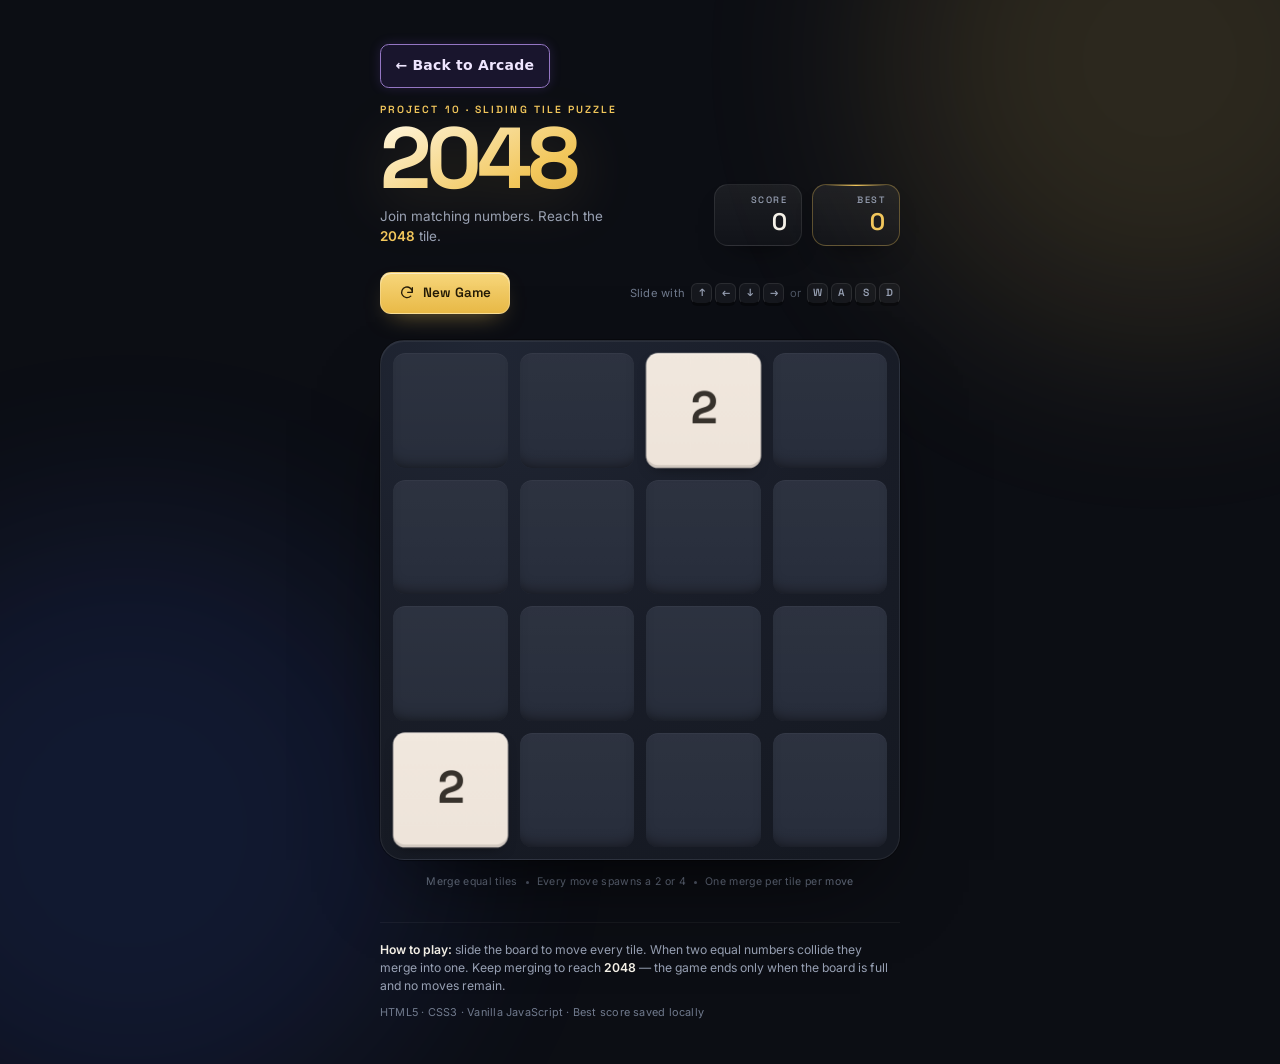
==== games/2048/index.html @ 4eed69cb "feat: initialize master arcade portal hub with all mini-games and search navigation 🎮" ====
<!DOCTYPE html>
<html lang="en">
<head>
    <meta charset="UTF-8">
    <meta name="viewport" content="width=device-width, initial-scale=1.0">
    <meta name="description" content="2048 — a sleek sliding tile puzzle built with HTML, CSS and Vanilla JavaScript. Merge matching tiles, chase the 2048 tile, and save your best score locally.">
    <meta name="theme-color" content="#0c0e14">
    <link rel="icon" href="data:image/svg+xml,%3Csvg xmlns='http://www.w3.org/2000/svg' viewBox='0 0 32 32'%3E%3Crect width='32' height='32' rx='7' fill='%230c0e14'/%3E%3Crect x='6' y='6' width='9' height='9' rx='2' fill='%23eee4da'/%3E%3Crect x='17' y='6' width='9' height='9' rx='2' fill='%23f2b179'/%3E%3Crect x='6' y='17' width='9' height='9' rx='2' fill='%23f67c5f'/%3E%3Crect x='17' y='17' width='9' height='9' rx='2' fill='%23edc22e'/%3E%3C/svg%3E">
    <title>2048 — Sliding Tile Puzzle</title>

    <link rel="preconnect" href="https://fonts.googleapis.com">
    <link rel="preconnect" href="https://fonts.gstatic.com" crossorigin>
    <link href="https://fonts.googleapis.com/css2?family=Inter:wght@400;500;600&family=Space+Grotesk:wght@500;600;700&display=swap" rel="stylesheet">
    <link rel="stylesheet" href="styles/style.css">
    <script src="js/main.js" defer></script>
</head>
<body>
    <div class="app">
        <header class="hero">
            <a class="back-home-btn" href="../../index.html">← Back to Arcade</a>
            <div class="hero__row">
                <div class="brand">
                    <p class="brand__eyebrow">Project 10 &middot; Sliding Tile Puzzle</p>
                    <h1 class="brand__title">2048</h1>
                    <p class="brand__tagline">Join matching numbers. Reach the <strong>2048</strong> tile.</p>
                </div>

                <div class="scores" aria-label="Game scores">
                    <div class="score-card" id="scoreCard">
                        <span class="score-card__label">Score</span>
                        <strong class="score-card__value" id="scoreValue">0</strong>
                    </div>
                    <div class="score-card score-card--best" id="bestCard">
                        <span class="score-card__label">Best</span>
                        <strong class="score-card__value" id="bestValue">0</strong>
                    </div>
                </div>
            </div>

            <div class="toolbar">
                <button class="btn btn--primary" id="newGameButton" type="button">
                    <svg viewBox="0 0 24 24" aria-hidden="true" focusable="false">
                        <path d="M20 11a8 8 0 1 0-2.34 5.66M20 4v7h-7" fill="none" stroke="currentColor" stroke-width="2" stroke-linecap="round" stroke-linejoin="round"></path>
                    </svg>
                    <span>New Game</span>
                </button>

                <p class="toolbar__hint">
                    <span class="toolbar__hint-label">Slide with</span>
                    <span class="keys" aria-hidden="true"><kbd>&uarr;</kbd><kbd>&larr;</kbd><kbd>&darr;</kbd><kbd>&rarr;</kbd></span>
                    <span class="toolbar__hint-or">or</span>
                    <span class="keys" aria-hidden="true"><kbd>W</kbd><kbd>A</kbd><kbd>S</kbd><kbd>D</kbd></span>
                </p>
            </div>
        </header>

        <main class="game">
            <div class="board-shell">
                <div class="board" id="board" tabindex="0" role="group"
                     aria-label="2048 game board" aria-describedby="boardHelp boardSummary">
                    <div class="grid" aria-hidden="true">
                        <div class="grid__cell"></div>
                        <div class="grid__cell"></div>
                        <div class="grid__cell"></div>
                        <div class="grid__cell"></div>
                        <div class="grid__cell"></div>
                        <div class="grid__cell"></div>
                        <div class="grid__cell"></div>
                        <div class="grid__cell"></div>
                        <div class="grid__cell"></div>
                        <div class="grid__cell"></div>
                        <div class="grid__cell"></div>
                        <div class="grid__cell"></div>
                        <div class="grid__cell"></div>
                        <div class="grid__cell"></div>
                        <div class="grid__cell"></div>
                        <div class="grid__cell"></div>
                    </div>
                    <div class="tile-layer" id="tileLayer" aria-hidden="true"></div>
                </div>
            </div>

            <p class="game__meta" aria-hidden="true">
                <span>Merge equal tiles</span>
                <span class="dot"></span>
                <span>Every move spawns a 2 or 4</span>
                <span class="dot"></span>
                <span>One merge per tile per move</span>
            </p>

            <p class="sr-only" id="boardHelp">Use the arrow keys or W, A, S, D to slide tiles. On a touch screen, swipe across the board. Merge equal numbers to create larger tiles and reach 2048.</p>
            <p class="sr-only" id="boardSummary">The game board is loading.</p>
            <div class="sr-only" id="announcer" aria-live="polite" aria-atomic="true"></div>
        </main>

        <footer class="footer">
            <p><strong>How to play:</strong> slide the board to move every tile. When two equal numbers collide they merge into one. Keep merging to reach <strong>2048</strong> — the game ends only when the board is full and no moves remain.</p>
            <p class="footer__meta">HTML5 &middot; CSS3 &middot; Vanilla JavaScript &middot; Best score saved locally</p>
        </footer>
    </div>

    <div class="overlay" id="winOverlay" hidden>
        <div class="modal" role="dialog" aria-modal="true" aria-labelledby="winTitle" aria-describedby="winDescription">
            <a class="back-home-btn" href="../../index.html">← Back to Arcade</a>
            <span class="modal__badge modal__badge--win" aria-hidden="true">2048</span>
            <p class="modal__eyebrow">Milestone unlocked</p>
            <h2 class="modal__title" id="winTitle">You made 2048!</h2>
            <p class="modal__description" id="winDescription">You beat the board. Keep sliding to chase even bigger tiles, or start a fresh run.</p>
            <div class="modal__score"><span>Score</span><strong id="winScore">0</strong></div>
            <div class="modal__actions">
                <button class="btn btn--primary" id="keepPlayingButton" type="button">Keep Playing</button>
                <button class="btn btn--ghost" id="winRestartButton" type="button">New Game</button>
            </div>
        </div>
    </div>

    <div class="overlay" id="gameOverOverlay" hidden>
        <div class="modal" role="dialog" aria-modal="true" aria-labelledby="gameOverTitle" aria-describedby="gameOverDescription">
            <a class="back-home-btn" href="../../index.html">← Back to Arcade</a>
            <span class="modal__badge modal__badge--over" aria-hidden="true">
                <svg viewBox="0 0 24 24" focusable="false">
                    <rect x="3" y="3" width="7" height="7" rx="1.6" fill="none" stroke="currentColor" stroke-width="1.7"></rect>
                    <rect x="14" y="3" width="7" height="7" rx="1.6" fill="none" stroke="currentColor" stroke-width="1.7"></rect>
                    <rect x="3" y="14" width="7" height="7" rx="1.6" fill="none" stroke="currentColor" stroke-width="1.7"></rect>
                    <path d="M18.5 14.5l4 4m0-4l-4 4" fill="none" stroke="currentColor" stroke-width="1.7" stroke-linecap="round"></path>
                </svg>
            </span>
            <p class="modal__eyebrow">No moves left</p>
            <h2 class="modal__title" id="gameOverTitle">Game over</h2>
            <p class="modal__description" id="gameOverDescription">The board is full and no tiles can merge. Try another run and push for a higher score.</p>
            <div class="modal__stats">
                <div><span>Final score</span><strong id="finalScore">0</strong></div>
                <div><span>Best</span><strong id="finalBest">0</strong></div>
            </div>
            <p class="modal__badge-new" id="newBestBadge" hidden>New personal best</p>
            <div class="modal__actions">
                <button class="btn btn--primary" id="restartButton" type="button">Play Again</button>
            </div>
        </div>
    </div>
</body>
</html>
---- games/2048/styles/style.css ----
@import url('../../arcade-nav.css');

/* ==========================================================================
   2048 — Sliding Tile Puzzle
   Project 10 · HTML5 + CSS3 + Vanilla JS
   ========================================================================== */

/* --------------------------------------------------------------------------
   1. Design tokens
   -------------------------------------------------------------------------- */
:root {
    --bg: #0c0e14;
    --board: #1a1f2b;
    --cell: #252b39;

    --text: #f5f1e8;
    --muted: #98a1b4;
    --muted-dim: #707a8d;

    --accent: #f2c75c;
    --accent-deep: #d9a83a;

    --line: rgba(255, 255, 255, 0.085);
    --line-soft: rgba(255, 255, 255, 0.05);

    --tile-text-light: #fffaf2;
    --tile-text-dark: #37322c;

    --tile-2-bg: #eee4da;
    --tile-4-bg: #ece0c8;
    --tile-8-bg: #f2b179;
    --tile-16-bg: #f59563;
    --tile-32-bg: #f67c5f;
    --tile-64-bg: #f65e3b;
    --tile-128-bg: #edcf72;
    --tile-256-bg: #edcc61;
    --tile-512-bg: #edc850;
    --tile-1024-bg: #eec53f;
    --tile-2048-bg: #edc22e;

    --font-display: "Space Grotesk", "Segoe UI", system-ui, sans-serif;
    --font-body: "Inter", "Segoe UI", system-ui, sans-serif;

    --gap: clamp(8px, 2.1vw, 12px);
    --radius-board: clamp(16px, 4vw, 24px);
    --radius-tile: clamp(8px, 2vw, 12px);

    --move-duration: 250ms;
    --ease-out: cubic-bezier(0.22, 1, 0.36, 1);
    --ease-slide: cubic-bezier(0.25, 1, 0.5, 1);
    --ease-spring: cubic-bezier(0.34, 1.56, 0.64, 1);
}

/* --------------------------------------------------------------------------
   2. Reset & base
   -------------------------------------------------------------------------- */
*,
*::before,
*::after {
    box-sizing: border-box;
}

html {
    -webkit-text-size-adjust: 100%;
}

body {
    position: relative;
    margin: 0;
    min-height: 100vh;
    min-height: 100svh;
    padding: clamp(20px, 4vw, 44px) clamp(14px, 4vw, 24px);
    display: flex;
    justify-content: center;
    align-items: flex-start;
    overflow-x: hidden;
    background: var(--bg);
    color: var(--text);
    font-family: var(--font-body);
    font-size: 16px;
    line-height: 1.5;
    -webkit-font-smoothing: antialiased;
    text-rendering: optimizeLegibility;
}

body::before,
body::after {
    content: "";
    position: fixed;
    z-index: 0;
    border-radius: 50%;
    filter: blur(100px);
    pointer-events: none;
}

body::before {
    top: -220px;
    right: -160px;
    width: min(72vw, 560px);
    height: min(72vw, 560px);
    background: #f2c75c;
    opacity: 0.14;
}

body::after {
    bottom: -240px;
    left: -180px;
    width: min(78vw, 620px);
    height: min(78vw, 620px);
    background: #3f6bff;
    opacity: 0.12;
}

body.is-locked {
    overflow: hidden;
}

h1,
h2,
p {
    margin-top: 0;
}

button,
kbd {
    font: inherit;
}

button {
    -webkit-tap-highlight-color: transparent;
}

.sr-only {
    position: absolute !important;
    width: 1px;
    height: 1px;
    padding: 0;
    margin: -1px;
    overflow: hidden;
    clip: rect(0, 0, 0, 0);
    white-space: nowrap;
    border: 0;
}

.app {
    position: relative;
    z-index: 1;
    width: 100%;
    max-width: 520px;
    margin: 0 auto;
}

/* --------------------------------------------------------------------------
   3. Hero & scores
   -------------------------------------------------------------------------- */
.hero {
    margin-bottom: clamp(18px, 3.2vw, 26px);
}

.hero > .back-home-btn {
    margin-bottom: 14px;
}

.hero__row {
    display: flex;
    flex-wrap: wrap;
    align-items: flex-end;
    justify-content: space-between;
    gap: clamp(14px, 3.5vw, 26px);
}

.brand {
    flex: 1 1 220px;
    min-width: 0;
}

.brand__eyebrow {
    margin-bottom: 2px;
    color: var(--accent);
    font-family: var(--font-display);
    font-size: 0.65rem;
    font-weight: 600;
    letter-spacing: 0.2em;
    text-transform: uppercase;
}

.brand__title {
    margin: 0;
    background: linear-gradient(150deg, #fff7e2 0%, #f2c75c 55%, #cf9c2f 100%);
    -webkit-background-clip: text;
    background-clip: text;
    color: transparent;
    font-family: var(--font-display);
    font-size: clamp(3.6rem, 11vw, 5.4rem);
    font-weight: 700;
    letter-spacing: -0.055em;
    line-height: 0.88;
    filter: drop-shadow(0 12px 30px rgba(242, 199, 92, 0.16));
}

.brand__tagline {
    margin: 10px 0 0;
    max-width: 30ch;
    color: var(--muted);
    font-size: 0.84rem;
}

.brand__tagline strong {
    color: var(--accent);
    font-weight: 600;
}

.scores {
    display: flex;
    flex: 0 0 auto;
    gap: 10px;
}

.score-card {
    position: relative;
    min-width: 88px;
    padding: 9px 14px 10px;
    overflow: hidden;
    border: 1px solid var(--line);
    border-radius: 14px;
    background: linear-gradient(180deg, rgba(255, 255, 255, 0.065), rgba(255, 255, 255, 0.022));
    box-shadow: 0 14px 32px -20px rgba(0, 0, 0, 0.95);
    text-align: right;
}

.score-card--best {
    border-color: rgba(242, 199, 92, 0.32);
}

.score-card--best::before {
    content: "";
    position: absolute;
    top: -1px;
    right: 12px;
    left: 12px;
    height: 2px;
    border-radius: 0 0 3px 3px;
    background: linear-gradient(90deg, transparent, var(--accent), transparent);
}

.score-card__label {
    display: block;
    color: var(--muted);
    font-family: var(--font-display);
    font-size: 0.58rem;
    font-weight: 500;
    letter-spacing: 0.16em;
    text-transform: uppercase;
}

.score-card__value {
    display: block;
    margin-top: 1px;
    color: var(--text);
    font-family: var(--font-display);
    font-size: 1.5rem;
    font-variant-numeric: tabular-nums;
    font-weight: 600;
    letter-spacing: -0.02em;
    line-height: 1.1;
}

.score-card--best .score-card__value {
    color: var(--accent);
}

.score-card.is-bumped .score-card__value {
    animation: score-pop 340ms var(--ease-out);
}

/* --------------------------------------------------------------------------
   4. Buttons, toolbar & hints
   -------------------------------------------------------------------------- */
.toolbar {
    display: flex;
    flex-wrap: wrap;
    align-items: center;
    justify-content: space-between;
    gap: 12px 18px;
    margin-top: clamp(18px, 3.5vw, 26px);
}

.btn {
    display: inline-flex;
    align-items: center;
    justify-content: center;
    gap: 8px;
    min-height: 42px;
    padding: 10px 18px;
    border: 1px solid transparent;
    border-radius: 11px;
    appearance: none;
    cursor: pointer;
    font-family: var(--font-display);
    font-size: 0.84rem;
    font-weight: 600;
    letter-spacing: 0.01em;
    text-decoration: none;
    transition:
        transform 160ms var(--ease-out),
        background-color 160ms ease,
        border-color 160ms ease,
        box-shadow 160ms ease;
}

.btn svg {
    flex: none;
    width: 16px;
    height: 16px;
}

.btn--primary {
    border-color: rgba(255, 255, 255, 0.22);
    background: linear-gradient(180deg, #f7d67b, #e9ba47);
    box-shadow:
        0 10px 24px -12px rgba(242, 199, 92, 0.6),
        inset 0 1px 0 rgba(255, 255, 255, 0.55);
    color: #241b07;
}

.btn--primary:hover {
    background: linear-gradient(180deg, #ffe291, #f0c250);
    transform: translateY(-1px);
}

.btn--primary:active {
    transform: translateY(0);
}

.btn--ghost {
    border-color: var(--line);
    background: rgba(255, 255, 255, 0.045);
    color: var(--text);
}

.btn--ghost:hover {
    border-color: rgba(255, 255, 255, 0.16);
    background: rgba(255, 255, 255, 0.08);
}

.btn:focus-visible {
    outline: 3px solid rgba(242, 199, 92, 0.55);
    outline-offset: 3px;
}

.toolbar__hint {
    display: flex;
    flex-wrap: wrap;
    align-items: center;
    gap: 6px;
    margin: 0;
    color: var(--muted-dim);
    font-size: 0.7rem;
}

.toolbar__hint-label {
    letter-spacing: 0.02em;
}

.toolbar__hint-or {
    opacity: 0.65;
}

.keys {
    display: inline-flex;
    gap: 3px;
}

kbd {
    display: inline-grid;
    place-items: center;
    min-width: 21px;
    height: 21px;
    padding: 0 5px;
    border: 1px solid var(--line);
    border-bottom-color: rgba(0, 0, 0, 0.55);
    border-radius: 6px;
    background: rgba(255, 255, 255, 0.045);
    box-shadow: 0 2px 0 rgba(0, 0, 0, 0.3);
    color: var(--muted);
    font-family: var(--font-display);
    font-size: 0.65rem;
    font-weight: 600;
    line-height: 1;
}

/* --------------------------------------------------------------------------
   5. Board & tiles
   -------------------------------------------------------------------------- */
.game {
    width: 100%;
}

.board-shell {
    position: relative;
    width: 100%;
}

.board {
    position: relative;
    width: 100%;
    aspect-ratio: 1 / 1;
    padding: var(--gap);
    border: 1px solid rgba(255, 255, 255, 0.07);
    border-radius: var(--radius-board);
    background:
        radial-gradient(120% 120% at 20% 0%, #202634 0%, #191d28 55%, #151922 100%);
    box-shadow:
        0 40px 90px -40px rgba(0, 0, 0, 0.95),
        0 0 0 1px rgba(0, 0, 0, 0.35),
        inset 0 1px 0 rgba(255, 255, 255, 0.06);
    outline: none;
    touch-action: none;
    user-select: none;
    -webkit-user-select: none;
}

.board:focus-visible {
    box-shadow:
        0 0 0 3px rgba(242, 199, 92, 0.5),
        0 40px 90px -40px rgba(0, 0, 0, 0.95),
        inset 0 1px 0 rgba(255, 255, 255, 0.06);
}

.board--nudge {
    animation: board-nudge 260ms ease-in-out;
}

.grid {
    position: absolute;
    inset: var(--gap);
    display: grid;
    grid-template-columns: repeat(4, 1fr);
    grid-template-rows: repeat(4, 1fr);
    gap: var(--gap);
}

.grid__cell {
    border-radius: var(--radius-tile);
    background:
        linear-gradient(180deg, rgba(255, 255, 255, 0.035), rgba(255, 255, 255, 0.01)),
        var(--cell);
    box-shadow:
        inset 0 1px 0 rgba(255, 255, 255, 0.035),
        inset 0 -10px 18px -14px rgba(0, 0, 0, 0.9);
}

.tile-layer {
    position: absolute;
    inset: var(--gap);
    z-index: 2;
    pointer-events: none;
}

.tile {
    position: absolute;
    top: 0;
    left: 0;
    display: grid;
    place-items: center;
    width: calc((100% - 3 * var(--gap)) / 4);
    aspect-ratio: 1 / 1;
    border-radius: var(--radius-tile);
    box-shadow:
        inset 0 2px 0 rgba(255, 255, 255, 0.18),
        inset 0 -3px 0 rgba(0, 0, 0, 0.12),
        0 6px 14px -8px rgba(0, 0, 0, 0.65);
    color: var(--tile-text-light);
    font-family: var(--font-display);
    font-size: clamp(1.5rem, 7.2vmin, 2.55rem);
    font-variant-numeric: tabular-nums;
    font-weight: 700;
    letter-spacing: -0.04em;
    line-height: 1;
    transform: translate3d(
        calc(var(--column) * (100% + var(--gap))),
        calc(var(--row) * (100% + var(--gap))),
        0
    );
    transition: transform var(--move-duration) var(--ease-slide);
    backface-visibility: hidden;
    will-change: transform;
}

.tile__value {
    display: block;
    transform: translateY(-0.03em);
}

.tile--len-1 {
    font-size: clamp(1.65rem, 8vmin, 2.85rem);
}

.tile--len-2 {
    font-size: clamp(1.45rem, 7.4vmin, 2.6rem);
}

.tile--len-3 {
    font-size: clamp(1.15rem, 6vmin, 2.1rem);
}

.tile--len-4 {
    font-size: clamp(0.95rem, 4.9vmin, 1.72rem);
}

.tile--len-5 {
    font-size: clamp(0.8rem, 4.1vmin, 1.45rem);
}

.tile--2 {
    background: linear-gradient(180deg, #f1e8de, var(--tile-2-bg));
    color: var(--tile-text-dark);
}

.tile--4 {
    background: linear-gradient(180deg, #f0e4cd, var(--tile-4-bg));
    color: var(--tile-text-dark);
}

.tile--8 {
    background: linear-gradient(180deg, #f5bd87, var(--tile-8-bg));
}

.tile--16 {
    background: linear-gradient(180deg, #f9a878, var(--tile-16-bg));
}

.tile--32 {
    background: linear-gradient(180deg, #f98f74, var(--tile-32-bg));
}

.tile--64 {
    background: linear-gradient(180deg, #f97450, var(--tile-64-bg));
}

.tile--128 {
    background: linear-gradient(180deg, #f4da8b, var(--tile-128-bg));
    box-shadow:
        inset 0 2px 0 rgba(255, 255, 255, 0.34),
        inset 0 -3px 0 rgba(0, 0, 0, 0.12),
        0 0 18px -4px rgba(237, 207, 114, 0.42);
    color: #3d2f0c;
}

.tile--256 {
    background: linear-gradient(180deg, #f3d77c, var(--tile-256-bg));
    box-shadow:
        inset 0 2px 0 rgba(255, 255, 255, 0.34),
        inset 0 -3px 0 rgba(0, 0, 0, 0.12),
        0 0 20px -4px rgba(237, 204, 97, 0.48);
    color: #3d2f0c;
}

.tile--512 {
    background: linear-gradient(180deg, #f3d469, var(--tile-512-bg));
    box-shadow:
        inset 0 2px 0 rgba(255, 255, 255, 0.34),
        inset 0 -3px 0 rgba(0, 0, 0, 0.12),
        0 0 22px -4px rgba(237, 200, 80, 0.54);
    color: #3d2f0c;
}

.tile--1024 {
    background: linear-gradient(180deg, #f7d552, var(--tile-1024-bg));
    box-shadow:
        inset 0 2px 0 rgba(255, 255, 255, 0.38),
        inset 0 -3px 0 rgba(0, 0, 0, 0.12),
        0 0 28px -3px rgba(238, 197, 63, 0.65);
    color: #3a2c08;
}

.tile--2048 {
    background: linear-gradient(180deg, #ffe07a, var(--tile-2048-bg) 68%, #d8ab1c);
    box-shadow:
        inset 0 2px 0 rgba(255, 255, 255, 0.5),
        inset 0 -3px 0 rgba(0, 0, 0, 0.14),
        0 0 24px rgba(237, 194, 46, 0.55),
        0 0 52px rgba(237, 194, 46, 0.2);
    color: #352804;
}

.tile--super {
    border: 1px solid rgba(242, 199, 92, 0.4);
    background: linear-gradient(140deg, #3b4358, #222838);
    box-shadow:
        inset 0 2px 0 rgba(255, 255, 255, 0.12),
        0 0 26px -4px rgba(242, 199, 92, 0.45);
    color: var(--accent);
    text-shadow: 0 0 16px rgba(242, 199, 92, 0.5);
}

.tile--new {
    animation: tile-appear 210ms var(--ease-out) both;
}

.tile--merged {
    z-index: 3;
    animation: tile-merge 260ms var(--ease-spring) both;
}

.game__meta {
    display: flex;
    flex-wrap: wrap;
    align-items: center;
    justify-content: center;
    gap: 8px;
    margin: 14px 0 0;
    color: var(--muted-dim);
    font-size: 0.66rem;
    letter-spacing: 0.03em;
}

.game__meta .dot {
    width: 3px;
    height: 3px;
    border-radius: 50%;
    background: currentColor;
    opacity: 0.55;
}

/* --------------------------------------------------------------------------
   6. Footer
   -------------------------------------------------------------------------- */
.footer {
    margin-top: clamp(22px, 4vw, 32px);
    padding-top: 18px;
    border-top: 1px solid var(--line-soft);
    color: var(--muted);
    font-size: 0.76rem;
}

.footer p {
    margin-bottom: 0;
}

.footer strong {
    color: var(--text);
    font-weight: 600;
}

.footer__meta {
    margin-top: 8px;
    color: var(--muted-dim);
    font-size: 0.68rem;
    letter-spacing: 0.02em;
}

/* --------------------------------------------------------------------------
   7. Modals & overlays
   -------------------------------------------------------------------------- */
.overlay {
    position: fixed;
    inset: 0;
    z-index: 50;
    display: grid;
    place-items: center;
    padding: clamp(16px, 4vw, 32px);
    overflow-y: auto;
    background: rgba(7, 9, 14, 0.74);
    -webkit-backdrop-filter: blur(10px);
    backdrop-filter: blur(10px);
    animation: overlay-in 200ms ease-out both;
}

.overlay[hidden] {
    display: none;
}

.modal {
    position: relative;
    width: min(100%, 390px);
    max-height: calc(100svh - 2 * clamp(16px, 4vw, 32px));
    overflow-y: auto;
    padding: clamp(26px, 6vw, 36px);
    border: 1px solid rgba(255, 255, 255, 0.1);
    border-radius: clamp(20px, 4vw, 26px);
    background:
        radial-gradient(120% 100% at 50% 0%, #232938 0%, #171b25 60%, #13161e 100%);
    box-shadow:
        0 40px 90px -30px rgba(0, 0, 0, 0.95),
        0 0 0 1px rgba(0, 0, 0, 0.4),
        inset 0 1px 0 rgba(255, 255, 255, 0.08);
    text-align: center;
    animation: modal-in 320ms var(--ease-out) both;
}

.modal__badge {
    display: inline-grid;
    place-items: center;
    width: 76px;
    height: 76px;
    margin-bottom: 14px;
    border-radius: 20px;
    font-family: var(--font-display);
    font-size: 1.35rem;
    font-weight: 700;
    letter-spacing: -0.03em;
    transform: rotate(-3deg);
}

.modal__badge--win {
    background: linear-gradient(145deg, #ffe38a, #edc22e 60%, #d2a518);
    box-shadow:
        0 18px 40px -18px rgba(237, 194, 46, 0.8),
        inset 0 2px 0 rgba(255, 255, 255, 0.5);
    color: #392a05;
}

.modal__badge--over {
    border: 1px solid rgba(255, 255, 255, 0.12);
    background: rgba(255, 255, 255, 0.05);
    box-shadow: inset 0 1px 0 rgba(255, 255, 255, 0.06);
    color: var(--muted);
}

.modal__badge--over svg {
    width: 34px;
    height: 34px;
}

.modal__eyebrow {
    margin-bottom: 4px;
    color: var(--accent);
    font-family: var(--font-display);
    font-size: 0.62rem;
    font-weight: 600;
    letter-spacing: 0.18em;
    text-transform: uppercase;
}

.modal__title {
    margin: 0;
    font-family: var(--font-display);
    font-size: clamp(1.6rem, 6vw, 2rem);
    font-weight: 600;
    letter-spacing: -0.03em;
    line-height: 1.15;
}

.modal__description {
    margin: 10px auto 0;
    max-width: 32ch;
    color: var(--muted);
    font-size: 0.83rem;
}

.modal__score {
    display: flex;
    align-items: baseline;
    justify-content: center;
    gap: 10px;
    margin-top: 18px;
    padding: 12px 0;
    border-top: 1px solid var(--line-soft);
    border-bottom: 1px solid var(--line-soft);
    color: var(--muted);
    font-size: 0.66rem;
    letter-spacing: 0.14em;
    text-transform: uppercase;
}

.modal__score strong {
    color: var(--accent);
    font-family: var(--font-display);
    font-size: 1.5rem;
    font-variant-numeric: tabular-nums;
    letter-spacing: -0.02em;
}

.modal__stats {
    display: grid;
    grid-template-columns: 1fr 1fr;
    gap: 10px;
    margin-top: 20px;
}

.modal__stats div {
    padding: 11px 8px 12px;
    border: 1px solid var(--line-soft);
    border-radius: 12px;
    background: rgba(255, 255, 255, 0.035);
}

.modal__stats span {
    display: block;
    color: var(--muted-dim);
    font-size: 0.6rem;
    letter-spacing: 0.12em;
    text-transform: uppercase;
}

.modal__stats strong {
    display: block;
    margin-top: 2px;
    color: var(--text);
    font-family: var(--font-display);
    font-size: 1.28rem;
    font-variant-numeric: tabular-nums;
}

.modal__badge-new {
    margin: 12px 0 0;
    color: var(--accent);
    font-size: 0.68rem;
    font-weight: 600;
    letter-spacing: 0.1em;
    text-transform: uppercase;
}

.modal__badge-new[hidden] {
    display: none;
}

.modal__actions {
    display: flex;
    gap: 10px;
    margin-top: 22px;
}

.modal__actions .btn {
    flex: 1;
}

.modal > .back-home-btn {
    display: flex;
    margin-bottom: 12px;
}

/* --------------------------------------------------------------------------
   8. Animations
   -------------------------------------------------------------------------- */
@keyframes tile-appear {
    0% {
        opacity: 0;
        scale: 0.6;
    }
    70% {
        opacity: 1;
        scale: 1.035;
    }
    100% {
        opacity: 1;
        scale: 1;
    }
}

@keyframes tile-merge {
    0% {
        filter: brightness(1);
        scale: 1;
    }
    42% {
        filter: brightness(1.14);
        scale: 1.1;
    }
    100% {
        filter: brightness(1);
        scale: 1;
    }
}

@keyframes score-pop {
    0% {
        transform: translateY(0) scale(1);
    }
    45% {
        transform: translateY(-4px) scale(1.08);
    }
    100% {
        transform: translateY(0) scale(1);
    }
}

@keyframes board-nudge {
    0%,
    100% {
        transform: translateX(0);
    }
    20% {
        transform: translateX(-5px);
    }
    50% {
        transform: translateX(5px);
    }
    80% {
        transform: translateX(-2px);
    }
}

@keyframes overlay-in {
    from {
        opacity: 0;
    }
    to {
        opacity: 1;
    }
}

@keyframes modal-in {
    from {
        opacity: 0;
        transform: translateY(14px) scale(0.97);
    }
    to {
        opacity: 1;
        transform: none;
    }
}

/* --------------------------------------------------------------------------
   9. Responsive & motion preferences
   -------------------------------------------------------------------------- */
@media (max-width: 440px) {
    body {
        padding-top: 22px;
    }

    .scores {
        flex: 1 1 100%;
        justify-content: stretch;
    }

    .score-card {
        flex: 1;
        min-width: 0;
        text-align: left;
    }

    .toolbar {
        gap: 12px;
    }

    .toolbar__hint {
        order: 2;
        width: 100%;
    }

    .toolbar .btn {
        flex: 1 1 auto;
    }

    .game__meta {
        display: none;
    }

    .modal__actions {
        flex-direction: column-reverse;
    }

    .modal__actions .btn {
        width: 100%;
    }
}

@media (max-width: 340px) {
    .brand__eyebrow {
        font-size: 0.58rem;
        letter-spacing: 0.15em;
    }

    .score-card {
        padding-right: 10px;
        padding-left: 10px;
    }

    .score-card__value {
        font-size: 1.32rem;
    }

    .toolbar__hint-label,
    .toolbar__hint-or {
        display: none;
    }
}

@media (prefers-reduced-motion: reduce) {
    *,
    *::before,
    *::after {
        animation-delay: 0ms !important;
        animation-duration: 0.001ms !important;
        animation-iteration-count: 1 !important;
        transition-duration: 0.001ms !important;
    }
}
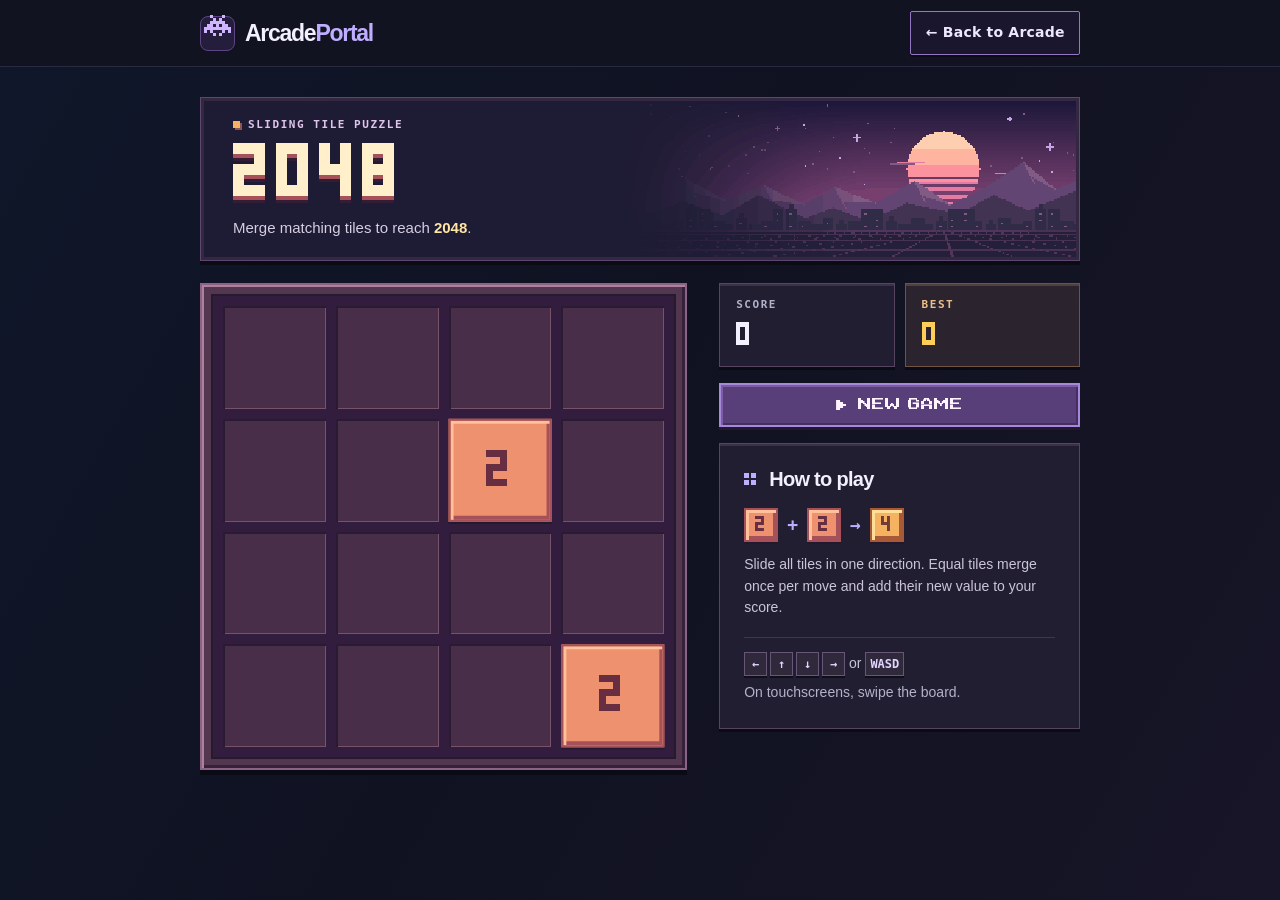
==== commit 33fb544e: "Restyle 2048 to match the pixel art arcade portal" ====
--- a/games/2048/index.html
+++ b/games/2048/index.html
@@ -1,61 +1,38 @@
-<!DOCTYPE html>
+<!doctype html>
 <html lang="en">
 <head>
-    <meta charset="UTF-8">
-    <meta name="viewport" content="width=device-width, initial-scale=1.0">
-    <meta name="description" content="2048 — a sleek sliding tile puzzle built with HTML, CSS and Vanilla JavaScript. Merge matching tiles, chase the 2048 tile, and save your best score locally.">
-    <meta name="theme-color" content="#0c0e14">
-    <link rel="icon" href="data:image/svg+xml,%3Csvg xmlns='http://www.w3.org/2000/svg' viewBox='0 0 32 32'%3E%3Crect width='32' height='32' rx='7' fill='%230c0e14'/%3E%3Crect x='6' y='6' width='9' height='9' rx='2' fill='%23eee4da'/%3E%3Crect x='17' y='6' width='9' height='9' rx='2' fill='%23f2b179'/%3E%3Crect x='6' y='17' width='9' height='9' rx='2' fill='%23f67c5f'/%3E%3Crect x='17' y='17' width='9' height='9' rx='2' fill='%23edc22e'/%3E%3C/svg%3E">
-    <title>2048 — Sliding Tile Puzzle</title>
-
-    <link rel="preconnect" href="https://fonts.googleapis.com">
-    <link rel="preconnect" href="https://fonts.gstatic.com" crossorigin>
-    <link href="https://fonts.googleapis.com/css2?family=Inter:wght@400;500;600&family=Space+Grotesk:wght@500;600;700&display=swap" rel="stylesheet">
+    <meta charset="utf-8">
+    <meta name="viewport" content="width=device-width, initial-scale=1">
+    <meta name="theme-color" content="#111321">
+    <meta name="description" content="Play 2048 at Arcade Portal. Slide and merge matching tiles, reach 2048, and beat your best score.">
+    <link rel="icon" href="data:image/svg+xml,%3Csvg xmlns='http://www.w3.org/2000/svg' viewBox='0 0 16 16'%3E%3Cpath fill='%23321d3e' d='M0 0h16v16H0z'/%3E%3Cpath fill='%23ed916f' d='M2 2h5v5H2z'/%3E%3Cpath fill='%23f5b261' d='M9 2h5v5H9z'/%3E%3Cpath fill='%23f28b59' d='M2 9h5v5H2z'/%3E%3Cpath fill='%23ffce59' d='M9 9h5v5H9z'/%3E%3C/svg%3E">
+    <title>2048 · Arcade Portal</title>
+    <link rel="stylesheet" href="../arcade-nav.css">
     <link rel="stylesheet" href="styles/style.css">
     <script src="js/main.js" defer></script>
 </head>
 <body>
-    <div class="app">
-        <header class="hero">
-            <a class="back-home-btn" href="../../index.html">← Back to Arcade</a>
-            <div class="hero__row">
-                <div class="brand">
-                    <p class="brand__eyebrow">Project 10 &middot; Sliding Tile Puzzle</p>
-                    <h1 class="brand__title">2048</h1>
-                    <p class="brand__tagline">Join matching numbers. Reach the <strong>2048</strong> tile.</p>
-                </div>
+    <header class="site-header">
+        <nav class="shell topbar" aria-label="Arcade navigation">
+            <a class="portal-brand" href="../../index.html" aria-label="Arcade Portal home">
+                <span class="brand-mark" aria-hidden="true"><i></i></span>
+                <span>Arcade<span class="brand-accent">Portal</span></span>
+            </a>
+            <a class="back-home-btn" href="../../index.html#library">← Back to Arcade</a>
+        </nav>
+    </header>
 
-                <div class="scores" aria-label="Game scores">
-                    <div class="score-card" id="scoreCard">
-                        <span class="score-card__label">Score</span>
-                        <strong class="score-card__value" id="scoreValue">0</strong>
-                    </div>
-                    <div class="score-card score-card--best" id="bestCard">
-                        <span class="score-card__label">Best</span>
-                        <strong class="score-card__value" id="bestValue">0</strong>
-                    </div>
-                </div>
-            </div>
-
-            <div class="toolbar">
-                <button class="btn btn--primary" id="newGameButton" type="button">
-                    <svg viewBox="0 0 24 24" aria-hidden="true" focusable="false">
-                        <path d="M20 11a8 8 0 1 0-2.34 5.66M20 4v7h-7" fill="none" stroke="currentColor" stroke-width="2" stroke-linecap="round" stroke-linejoin="round"></path>
-                    </svg>
-                    <span>New Game</span>
-                </button>
-
-                <p class="toolbar__hint">
-                    <span class="toolbar__hint-label">Slide with</span>
-                    <span class="keys" aria-hidden="true"><kbd>&uarr;</kbd><kbd>&larr;</kbd><kbd>&darr;</kbd><kbd>&rarr;</kbd></span>
-                    <span class="toolbar__hint-or">or</span>
-                    <span class="keys" aria-hidden="true"><kbd>W</kbd><kbd>A</kbd><kbd>S</kbd><kbd>D</kbd></span>
-                </p>
+    <main class="shell">
+        <header class="marquee">
+            <div class="marquee__content">
+                <p class="genre"><span aria-hidden="true"></span>Sliding tile puzzle</p>
+                <h1>2048</h1>
+                <p>Merge matching tiles to reach <strong>2048</strong>.</p>
             </div>
         </header>
 
-        <main class="game">
-            <div class="board-shell">
+        <div class="play-area">
+            <div class="board-frame">
                 <div class="board" id="board" tabindex="0" role="group"
                      aria-label="2048 game board" aria-describedby="boardHelp boardSummary">
                     <div class="grid" aria-hidden="true">
@@ -80,62 +57,65 @@
                 </div>
             </div>
 
-            <p class="game__meta" aria-hidden="true">
-                <span>Merge equal tiles</span>
-                <span class="dot"></span>
-                <span>Every move spawns a 2 or 4</span>
-                <span class="dot"></span>
-                <span>One merge per tile per move</span>
-            </p>
+            <div class="scores" role="group" aria-label="Game scores">
+                <div class="score-card" id="scoreCard">
+                    <span class="score-card__label">Score</span>
+                    <strong class="score-card__value" id="scoreValue">0</strong>
+                </div>
+                <div class="score-card score-card--best" id="bestCard">
+                    <span class="score-card__label">Best</span>
+                    <strong class="score-card__value" id="bestValue">0</strong>
+                </div>
+            </div>
 
-            <p class="sr-only" id="boardHelp">Use the arrow keys or W, A, S, D to slide tiles. On a touch screen, swipe across the board. Merge equal numbers to create larger tiles and reach 2048.</p>
-            <p class="sr-only" id="boardSummary">The game board is loading.</p>
-            <div class="sr-only" id="announcer" aria-live="polite" aria-atomic="true"></div>
-        </main>
+            <button class="btn btn--primary new-game" id="newGameButton" type="button">
+                <span class="play-icon" aria-hidden="true"></span>New game
+            </button>
 
-        <footer class="footer">
-            <p><strong>How to play:</strong> slide the board to move every tile. When two equal numbers collide they merge into one. Keep merging to reach <strong>2048</strong> — the game ends only when the board is full and no moves remain.</p>
-            <p class="footer__meta">HTML5 &middot; CSS3 &middot; Vanilla JavaScript &middot; Best score saved locally</p>
-        </footer>
-    </div>
+            <section class="guide" aria-labelledby="guideTitle">
+                <h2 id="guideTitle"><span class="grid-icon" aria-hidden="true"></span>How to play</h2>
+                <div class="example" aria-hidden="true">
+                    <span class="sample tile--2">2</span> +
+                    <span class="sample tile--2">2</span> →
+                    <span class="sample tile--4">4</span>
+                </div>
+                <p>Slide all tiles in one direction. Equal tiles merge once per move and add their new value to your score.</p>
+                <div class="controls" id="boardHelp">
+                    <p><span class="sr-only">Use the arrow keys </span><span class="keys" aria-hidden="true"><kbd>←</kbd><kbd>↑</kbd><kbd>↓</kbd><kbd>→</kbd></span> or <kbd>WASD</kbd></p>
+                    <p>On touchscreens, swipe the board.</p>
+                </div>
+            </section>
+        </div>
+        <p class="sr-only" id="boardSummary">The game board is loading.</p>
+        <div class="sr-only" id="announcer" aria-live="polite" aria-atomic="true"></div>
+    </main>
 
     <div class="overlay" id="winOverlay" hidden>
         <div class="modal" role="dialog" aria-modal="true" aria-labelledby="winTitle" aria-describedby="winDescription">
-            <a class="back-home-btn" href="../../index.html">← Back to Arcade</a>
-            <span class="modal__badge modal__badge--win" aria-hidden="true">2048</span>
-            <p class="modal__eyebrow">Milestone unlocked</p>
-            <h2 class="modal__title" id="winTitle">You made 2048!</h2>
-            <p class="modal__description" id="winDescription">You beat the board. Keep sliding to chase even bigger tiles, or start a fresh run.</p>
-            <div class="modal__score"><span>Score</span><strong id="winScore">0</strong></div>
+            <span class="sample tile--2048 modal__tile" aria-hidden="true">2048</span>
+            <h2 id="winTitle">You made 2048!</h2>
+            <p id="winDescription">Keep playing to build a bigger tile, or start a new game.</p>
+            <div class="modal__stats"><div><span>Score</span><strong id="winScore">0</strong></div></div>
             <div class="modal__actions">
-                <button class="btn btn--primary" id="keepPlayingButton" type="button">Keep Playing</button>
-                <button class="btn btn--ghost" id="winRestartButton" type="button">New Game</button>
+                <button class="btn btn--primary" id="keepPlayingButton" type="button">Keep playing</button>
+                <button class="btn btn--secondary" id="winRestartButton" type="button">New game</button>
             </div>
+            <a class="back-home-btn" href="../../index.html#library">← Back to Arcade</a>
         </div>
     </div>
 
     <div class="overlay" id="gameOverOverlay" hidden>
         <div class="modal" role="dialog" aria-modal="true" aria-labelledby="gameOverTitle" aria-describedby="gameOverDescription">
-            <a class="back-home-btn" href="../../index.html">← Back to Arcade</a>
-            <span class="modal__badge modal__badge--over" aria-hidden="true">
-                <svg viewBox="0 0 24 24" focusable="false">
-                    <rect x="3" y="3" width="7" height="7" rx="1.6" fill="none" stroke="currentColor" stroke-width="1.7"></rect>
-                    <rect x="14" y="3" width="7" height="7" rx="1.6" fill="none" stroke="currentColor" stroke-width="1.7"></rect>
-                    <rect x="3" y="14" width="7" height="7" rx="1.6" fill="none" stroke="currentColor" stroke-width="1.7"></rect>
-                    <path d="M18.5 14.5l4 4m0-4l-4 4" fill="none" stroke="currentColor" stroke-width="1.7" stroke-linecap="round"></path>
-                </svg>
-            </span>
-            <p class="modal__eyebrow">No moves left</p>
-            <h2 class="modal__title" id="gameOverTitle">Game over</h2>
-            <p class="modal__description" id="gameOverDescription">The board is full and no tiles can merge. Try another run and push for a higher score.</p>
+            <span class="full-grid" aria-hidden="true"></span>
+            <h2 id="gameOverTitle">Game over</h2>
+            <p id="gameOverDescription">The board is full and no tiles can merge.</p>
             <div class="modal__stats">
                 <div><span>Final score</span><strong id="finalScore">0</strong></div>
                 <div><span>Best</span><strong id="finalBest">0</strong></div>
             </div>
-            <p class="modal__badge-new" id="newBestBadge" hidden>New personal best</p>
-            <div class="modal__actions">
-                <button class="btn btn--primary" id="restartButton" type="button">Play Again</button>
-            </div>
+            <p class="personal-best" id="newBestBadge" hidden>New personal best</p>
+            <div class="modal__actions"><button class="btn btn--primary" id="restartButton" type="button">Play again</button></div>
+            <a class="back-home-btn" href="../../index.html#library">← Back to Arcade</a>
         </div>
     </div>
 </body>
--- a/games/arcade-nav.css
+++ b/games/arcade-nav.css
@@ -0,0 +1,47 @@
+/* Shared by every game so the return link looks and behaves the same. */
+.back-home-btn {
+    display: inline-flex;
+    align-items: center;
+    justify-content: center;
+    box-sizing: border-box;
+    width: fit-content;
+    max-width: 100%;
+    min-height: 44px;
+    padding: 0.55rem 0.9rem;
+    border: 1px solid #9476c3;
+    border-radius: 0.55rem;
+    background: rgba(27, 23, 47, 0.94);
+    box-shadow: 0 0 12px rgba(139, 92, 246, 0.18);
+    color: #efe6ff;
+    font: 600 14px/1.25 system-ui, sans-serif;
+    letter-spacing: 0.015em;
+    text-align: center;
+    text-decoration: none;
+    touch-action: manipulation;
+    transition: transform 140ms ease, border-color 140ms ease, box-shadow 140ms ease;
+}
+
+@media (hover: hover) and (pointer: fine) {
+    .back-home-btn:hover {
+        border-color: #c6a5ff;
+        box-shadow: 0 0 16px rgba(139, 92, 246, 0.42);
+        transform: scale(1.025);
+    }
+}
+
+.back-home-btn:focus-visible {
+    outline: 3px solid #67d9ff;
+    outline-offset: 3px;
+}
+
+.back-home-btn:active {
+    border-color: #67d9ff;
+    background: #35274c;
+}
+
+@media (prefers-reduced-motion: reduce) {
+    .back-home-btn, .back-home-btn:hover {
+        transition: none;
+        transform: none;
+    }
+}
--- a/games/2048/styles/style.css
+++ b/games/2048/styles/style.css
@@ -1,990 +1,324 @@
-@import url('../../arcade-nav.css');
-
-/* ==========================================================================
-   2048 — Sliding Tile Puzzle
-   Project 10 · HTML5 + CSS3 + Vanilla JS
-   ========================================================================== */
-
-/* --------------------------------------------------------------------------
-   1. Design tokens
-   -------------------------------------------------------------------------- */
+@font-face {
+    font-family: "Arcade Pixel";
+    src: url("../assets/arcade-pixel.woff") format("woff");
+    font-style: normal;
+    font-weight: 900;
+    font-display: swap;
+}
+
 :root {
-    --bg: #0c0e14;
-    --board: #1a1f2b;
-    --cell: #252b39;
-
-    --text: #f5f1e8;
-    --muted: #98a1b4;
-    --muted-dim: #707a8d;
-
-    --accent: #f2c75c;
-    --accent-deep: #d9a83a;
-
-    --line: rgba(255, 255, 255, 0.085);
-    --line-soft: rgba(255, 255, 255, 0.05);
-
-    --tile-text-light: #fffaf2;
-    --tile-text-dark: #37322c;
-
-    --tile-2-bg: #eee4da;
-    --tile-4-bg: #ece0c8;
-    --tile-8-bg: #f2b179;
-    --tile-16-bg: #f59563;
-    --tile-32-bg: #f67c5f;
-    --tile-64-bg: #f65e3b;
-    --tile-128-bg: #edcf72;
-    --tile-256-bg: #edcc61;
-    --tile-512-bg: #edc850;
-    --tile-1024-bg: #eec53f;
-    --tile-2048-bg: #edc22e;
-
-    --font-display: "Space Grotesk", "Segoe UI", system-ui, sans-serif;
-    --font-body: "Inter", "Segoe UI", system-ui, sans-serif;
-
-    --gap: clamp(8px, 2.1vw, 12px);
-    --radius-board: clamp(16px, 4vw, 24px);
-    --radius-tile: clamp(8px, 2vw, 12px);
-
-    --move-duration: 250ms;
-    --ease-out: cubic-bezier(0.22, 1, 0.36, 1);
-    --ease-slide: cubic-bezier(0.25, 1, 0.5, 1);
-    --ease-spring: cubic-bezier(0.34, 1.56, 0.64, 1);
-}
-
-/* --------------------------------------------------------------------------
-   2. Reset & base
-   -------------------------------------------------------------------------- */
-*,
-*::before,
-*::after {
-    box-sizing: border-box;
-}
-
-html {
-    -webkit-text-size-adjust: 100%;
-}
-
+    color-scheme: dark;
+    --slate: #0f172a;
+    --ink: #f3f1ff;
+    --muted: #b2b2c8;
+    --line: #33334d;
+    --lavender: #bfadff;
+    --cyan: #38bdf8;
+    --gold: #ffce59;
+    --panel: #211e31;
+    --pixel: "Arcade Pixel", "Arial Black", monospace;
+    --mono: ui-monospace, Consolas, monospace;
+    --gap: clamp(6px, 1.4vw, 10px);
+    --move-duration: 250ms; /* Matches MOVE_MS in main.js. */
+    font-family: "Inter", "Segoe UI", Arial, sans-serif;
+}
+
+*, *::before, *::after { box-sizing: border-box; }
+[hidden] { display: none !important; }
 body {
-    position: relative;
     margin: 0;
     min-height: 100vh;
-    min-height: 100svh;
-    padding: clamp(20px, 4vw, 44px) clamp(14px, 4vw, 24px);
-    display: flex;
-    justify-content: center;
-    align-items: flex-start;
-    overflow-x: hidden;
-    background: var(--bg);
-    color: var(--text);
-    font-family: var(--font-body);
-    font-size: 16px;
-    line-height: 1.5;
-    -webkit-font-smoothing: antialiased;
-    text-rendering: optimizeLegibility;
-}
-
-body::before,
-body::after {
-    content: "";
-    position: fixed;
-    z-index: 0;
-    border-radius: 50%;
-    filter: blur(100px);
-    pointer-events: none;
-}
-
-body::before {
-    top: -220px;
-    right: -160px;
-    width: min(72vw, 560px);
-    height: min(72vw, 560px);
-    background: #f2c75c;
-    opacity: 0.14;
-}
-
-body::after {
-    bottom: -240px;
-    left: -180px;
-    width: min(78vw, 620px);
-    height: min(78vw, 620px);
-    background: #3f6bff;
-    opacity: 0.12;
-}
-
-body.is-locked {
-    overflow: hidden;
-}
-
-h1,
-h2,
-p {
-    margin-top: 0;
-}
-
-button,
-kbd {
-    font: inherit;
-}
-
-button {
-    -webkit-tap-highlight-color: transparent;
-}
-
+    background: linear-gradient(120deg, var(--slate), #101221 48%, #171527);
+    color: var(--ink);
+}
+body.is-locked { overflow: hidden; }
+h1, h2, p { margin: 0; }
+button { font: inherit; cursor: pointer; }
+a { color: inherit; text-decoration: none; }
+:focus-visible { outline: 3px solid var(--cyan); outline-offset: 3px; }
 .sr-only {
-    position: absolute !important;
+    position: absolute;
     width: 1px;
     height: 1px;
-    padding: 0;
-    margin: -1px;
     overflow: hidden;
-    clip: rect(0, 0, 0, 0);
+    clip-path: inset(50%);
     white-space: nowrap;
-    border: 0;
-}
-
-.app {
+}
+.shell { width: min(880px, calc(100% - 40px)); margin-inline: auto; }
+main.shell { padding-block: clamp(14px, 2.5vw, 30px) 32px; }
+
+/* The portal masthead and its three-pixel invader. */
+.site-header { background: #111321; border-bottom: 1px solid #282a3f; }
+.topbar { min-height: 66px; display: flex; align-items: center; justify-content: space-between; gap: 12px; }
+.portal-brand { display: inline-flex; align-items: center; gap: 10px; font-size: 23px; font-weight: 800; letter-spacing: -.055em; }
+.brand-accent { color: var(--lavender); }
+.brand-mark { display: grid; place-content: center; width: 35px; height: 35px; background: #251d3c; border: 1px solid #5d4583; border-radius: 8px; }
+.brand-mark i {
+    width: 3px;
+    height: 3px;
+    margin: -18px 24px 0 0;
+    color: #cfb5ff;
+    box-shadow: 6px 0, 18px 0, 9px 3px, 15px 3px, 6px 6px, 9px 6px, 12px 6px, 15px 6px, 18px 6px,
+        3px 9px, 6px 9px, 12px 9px, 18px 9px, 21px 9px, 0 12px, 3px 12px, 6px 12px, 9px 12px, 12px 12px,
+        15px 12px, 18px 12px, 21px 12px, 24px 12px, 0 15px, 6px 15px, 18px 15px, 24px 15px, 9px 18px, 15px 18px;
+}
+.back-home-btn { border-radius: 2px; box-shadow: 0 2px 0 #0c0c16; }
+
+/* A portion of the portal's sunset skyline sits behind the marquee. */
+.marquee {
     position: relative;
-    z-index: 1;
-    width: 100%;
-    max-width: 520px;
-    margin: 0 auto;
-}
-
-/* --------------------------------------------------------------------------
-   3. Hero & scores
-   -------------------------------------------------------------------------- */
-.hero {
-    margin-bottom: clamp(18px, 3.2vw, 26px);
-}
-
-.hero > .back-home-btn {
-    margin-bottom: 14px;
-}
-
-.hero__row {
-    display: flex;
-    flex-wrap: wrap;
-    align-items: flex-end;
-    justify-content: space-between;
-    gap: clamp(14px, 3.5vw, 26px);
-}
-
-.brand {
-    flex: 1 1 220px;
-    min-width: 0;
-}
-
-.brand__eyebrow {
-    margin-bottom: 2px;
-    color: var(--accent);
-    font-family: var(--font-display);
-    font-size: 0.65rem;
-    font-weight: 600;
-    letter-spacing: 0.2em;
-    text-transform: uppercase;
-}
-
-.brand__title {
-    margin: 0;
-    background: linear-gradient(150deg, #fff7e2 0%, #f2c75c 55%, #cf9c2f 100%);
-    -webkit-background-clip: text;
-    background-clip: text;
-    color: transparent;
-    font-family: var(--font-display);
-    font-size: clamp(3.6rem, 11vw, 5.4rem);
-    font-weight: 700;
-    letter-spacing: -0.055em;
-    line-height: 0.88;
-    filter: drop-shadow(0 12px 30px rgba(242, 199, 92, 0.16));
-}
-
-.brand__tagline {
-    margin: 10px 0 0;
-    max-width: 30ch;
-    color: var(--muted);
-    font-size: 0.84rem;
-}
-
-.brand__tagline strong {
-    color: var(--accent);
-    font-weight: 600;
-}
-
-.scores {
-    display: flex;
-    flex: 0 0 auto;
-    gap: 10px;
-}
-
-.score-card {
-    position: relative;
-    min-width: 88px;
-    padding: 9px 14px 10px;
+    isolation: isolate;
     overflow: hidden;
-    border: 1px solid var(--line);
-    border-radius: 14px;
-    background: linear-gradient(180deg, rgba(255, 255, 255, 0.065), rgba(255, 255, 255, 0.022));
-    box-shadow: 0 14px 32px -20px rgba(0, 0, 0, 0.95);
-    text-align: right;
-}
-
-.score-card--best {
-    border-color: rgba(242, 199, 92, 0.32);
-}
-
-.score-card--best::before {
+    border: 1px solid #5d476e;
+    background: #1e1b34;
+    box-shadow: inset 0 0 0 3px #332741, 0 4px 0 #0b0b16;
+}
+.marquee::before {
     content: "";
     position: absolute;
-    top: -1px;
-    right: 12px;
-    left: 12px;
-    height: 2px;
-    border-radius: 0 0 3px 3px;
-    background: linear-gradient(90deg, transparent, var(--accent), transparent);
-}
-
-.score-card__label {
+    z-index: -1;
+    inset: 3px;
+    background: url("../assets/arcade-sunset.png") right center / auto 100% no-repeat;
+    image-rendering: pixelated;
+}
+.marquee__content { width: fit-content; padding: 20px clamp(18px, 3.5vw, 32px) 21px; }
+.genre, .score-card__label, .modal__stats span {
     display: block;
-    color: var(--muted);
-    font-family: var(--font-display);
-    font-size: 0.58rem;
-    font-weight: 500;
-    letter-spacing: 0.16em;
+    font: 650 11px/1.2 var(--mono);
+    letter-spacing: .14em;
     text-transform: uppercase;
 }
-
-.score-card__value {
-    display: block;
-    margin-top: 1px;
-    color: var(--text);
-    font-family: var(--font-display);
-    font-size: 1.5rem;
-    font-variant-numeric: tabular-nums;
-    font-weight: 600;
-    letter-spacing: -0.02em;
-    line-height: 1.1;
-}
-
-.score-card--best .score-card__value {
-    color: var(--accent);
-}
-
-.score-card.is-bumped .score-card__value {
-    animation: score-pop 340ms var(--ease-out);
-}
-
-/* --------------------------------------------------------------------------
-   4. Buttons, toolbar & hints
-   -------------------------------------------------------------------------- */
-.toolbar {
-    display: flex;
-    flex-wrap: wrap;
-    align-items: center;
-    justify-content: space-between;
-    gap: 12px 18px;
-    margin-top: clamp(18px, 3.5vw, 26px);
-}
-
+.genre { display: flex; align-items: center; gap: 8px; color: #dfc5eb; }
+.genre span { width: 7px; height: 7px; background: #f5b261; box-shadow: 2px 2px 0 #8d5251; }
+h1 {
+    margin: 3px 0 7px;
+    font: 900 clamp(48px, 7vw, 76px)/1 var(--pixel);
+    color: #fff0cb;
+    text-shadow: 0 4px 0 #a6505a, 0 7px 0 #321d34;
+}
+.marquee__content > p:last-child { color: #d6cfe3; font-size: 15px; line-height: 1.45; }
+.marquee strong { color: #ffe6a2; }
+
+.play-area {
+    display: grid;
+    grid-template-columns: minmax(0, 1.35fr) minmax(0, 1fr);
+    grid-template-rows: auto auto 1fr;
+    grid-template-areas: "board scores" "board restart" "board guide";
+    gap: 16px clamp(20px, 3.2vw, 32px);
+    margin-top: 22px;
+    align-items: start;
+}
+
+/* The stationary cell grid and sliding tile layer share the same inset and gap. */
+.board-frame {
+    grid-area: board;
+    padding: clamp(5px, 1vw, 9px);
+    border: 2px solid #8a6487;
+    background: #533751;
+    box-shadow: inset 2px 2px 0 #b0809a, inset -3px -3px 0 #352139, 0 5px 0 #0b0b16;
+}
+.board {
+    position: relative;
+    width: 100%;
+    aspect-ratio: 1;
+    container-type: inline-size;
+    border: 2px solid #241b2b;
+    background: #321d3e;
+    touch-action: none;
+    user-select: none;
+    -webkit-user-select: none;
+}
+.board:focus-visible { outline-offset: 1px; }
+.grid, .tile-layer { position: absolute; inset: var(--gap); }
+.grid { display: grid; grid-template: repeat(4, 1fr) / repeat(4, 1fr); gap: var(--gap); }
+.grid__cell {
+    background: #482e48;
+    box-shadow: inset 2px 2px 0 #2a1a32, inset -1px -1px 0 #77526b;
+}
+.tile-layer { pointer-events: none; }
+.tile, .sample {
+    display: grid;
+    place-items: center;
+    border: 2px solid var(--tile-side);
+    background: var(--tile-face);
+    color: var(--tile-ink);
+    box-shadow: inset 3px 3px 0 var(--tile-edge), inset -3px -4px 0 var(--tile-side), 0 2px 0 #23182c;
+    font-family: var(--pixel);
+    font-weight: 900;
+    line-height: 1;
+}
+.tile {
+    position: absolute;
+    top: 0;
+    left: 0;
+    width: calc((100% - 3 * var(--gap)) / 4);
+    aspect-ratio: 1;
+    transform: translate3d(calc(var(--column) * (100% + var(--gap))), calc(var(--row) * (100% + var(--gap))), 0);
+    transition: transform var(--move-duration) cubic-bezier(.25, 1, .5, 1);
+}
+.tile--len-1, .tile--len-2 { font-size: clamp(22px, 11cqi, 51px); }
+.tile--len-3 { font-size: clamp(17px, 8.6cqi, 40px); }
+.tile--len-4 { font-size: clamp(14px, 7.3cqi, 34px); }
+.tile--len-5 { font-size: clamp(11px, 5.4cqi, 25px); }
+
+/* Faces, highlights, sides and lettering follow the hub's illustrated 2048 card. */
+.tile--2    { --tile-face: #ed916f; --tile-edge: #ffc19a; --tile-side: #a6505a; --tile-ink: #672e42; }
+.tile--4    { --tile-face: #f5b261; --tile-edge: #ffdf97; --tile-side: #a85a38; --tile-ink: #723c35; }
+.tile--8    { --tile-face: #f28b59; --tile-edge: #ffc599; --tile-side: #aa4b45; --tile-ink: #70323b; }
+.tile--16   { --tile-face: #be5671; --tile-edge: #ff9eb2; --tile-side: #73364f; --tile-ink: #240d20; }
+.tile--32   { --tile-face: #984b80; --tile-edge: #e68cb9; --tile-side: #57314f; --tile-ink: #fff2fb; }
+.tile--64   { --tile-face: #754783; --tile-edge: #c38bcd; --tile-side: #4a2b61; --tile-ink: #fff3ff; }
+.tile--128  { --tile-face: #57417e; --tile-edge: #b498db; --tile-side: #382955; --tile-ink: #f5ebff; }
+.tile--256  { --tile-face: #405482; --tile-edge: #93afd5; --tile-side: #2e385c; --tile-ink: #f2f4ff; }
+.tile--512  { --tile-face: #346979; --tile-edge: #85c2cb; --tile-side: #284653; --tile-ink: #eafff9; }
+.tile--1024 { --tile-face: #96d6b4; --tile-edge: #c7f1cb; --tile-side: #538578; --tile-ink: #243f43; }
+.tile--2048 { --tile-face: #ffce59; --tile-edge: #fff09d; --tile-side: #bd672e; --tile-ink: #673b32; }
+.tile--super { --tile-face: #322444; --tile-edge: #ffce59; --tile-side: #88623f; --tile-ink: #ffe89b; }
+
+.scores { grid-area: scores; display: grid; grid-template-columns: repeat(2, minmax(0, 1fr)); gap: 10px; }
+.score-card, .guide, .modal {
+    border: 1px solid #574461;
+    background: var(--panel);
+    box-shadow: inset 0 2px 0 #3b314a, 0 3px 0 #0b0b16;
+}
+.score-card { min-width: 0; padding: 14px 16px 12px; }
+.score-card__label, .modal__stats span { color: var(--muted); }
+.score-card__value { display: block; margin-top: 6px; font: 900 clamp(20px, 3vw, 32px)/1.15 var(--pixel); }
+.score-card--best { border-color: #715343; background: #2b232d; box-shadow: inset 0 2px 0 #51403d, 0 3px 0 #0b0b16; }
+.score-card--best .score-card__label { color: #efbf89; }
+.score-card--best .score-card__value, #finalBest { color: var(--gold); }
 .btn {
     display: inline-flex;
     align-items: center;
     justify-content: center;
-    gap: 8px;
-    min-height: 42px;
-    padding: 10px 18px;
-    border: 1px solid transparent;
-    border-radius: 11px;
-    appearance: none;
-    cursor: pointer;
-    font-family: var(--font-display);
-    font-size: 0.84rem;
-    font-weight: 600;
-    letter-spacing: 0.01em;
-    text-decoration: none;
-    transition:
-        transform 160ms var(--ease-out),
-        background-color 160ms ease,
-        border-color 160ms ease,
-        box-shadow 160ms ease;
-}
-
-.btn svg {
-    flex: none;
-    width: 16px;
-    height: 16px;
-}
-
+    gap: 12px;
+    min-height: 44px;
+    padding: 10px 14px;
+    border: 2px solid;
+    border-radius: 0;
+    font: 900 15px/1.25 var(--pixel);
+    text-transform: uppercase;
+    touch-action: manipulation;
+}
 .btn--primary {
-    border-color: rgba(255, 255, 255, 0.22);
-    background: linear-gradient(180deg, #f7d67b, #e9ba47);
-    box-shadow:
-        0 10px 24px -12px rgba(242, 199, 92, 0.6),
-        inset 0 1px 0 rgba(255, 255, 255, 0.55);
-    color: #241b07;
-}
-
-.btn--primary:hover {
-    background: linear-gradient(180deg, #ffe291, #f0c250);
-    transform: translateY(-1px);
-}
-
-.btn--primary:active {
-    transform: translateY(0);
-}
-
-.btn--ghost {
-    border-color: var(--line);
-    background: rgba(255, 255, 255, 0.045);
-    color: var(--text);
-}
-
-.btn--ghost:hover {
-    border-color: rgba(255, 255, 255, 0.16);
-    background: rgba(255, 255, 255, 0.08);
-}
-
-.btn:focus-visible {
-    outline: 3px solid rgba(242, 199, 92, 0.55);
-    outline-offset: 3px;
-}
-
-.toolbar__hint {
-    display: flex;
-    flex-wrap: wrap;
-    align-items: center;
-    gap: 6px;
-    margin: 0;
-    color: var(--muted-dim);
-    font-size: 0.7rem;
-}
-
-.toolbar__hint-label {
-    letter-spacing: 0.02em;
-}
-
-.toolbar__hint-or {
-    opacity: 0.65;
-}
-
-.keys {
-    display: inline-flex;
-    gap: 3px;
-}
-
+    border-color: #a688df;
+    color: #fff3ff;
+    background: #583f79;
+    box-shadow: inset 2px 2px 0 #7c5d9e, inset -2px -2px 0 #44305f, 0 3px 0 #24182f;
+}
+.btn--secondary { border-color: #705889; color: #e2d5ff; background: #30283d; box-shadow: 0 3px 0 #191420; }
+.btn:hover { border-color: #d6baff; background: #684c8c; }
+.btn:active { transform: translateY(2px); box-shadow: inset 2px 2px 0 #412d54; }
+.new-game { grid-area: restart; width: 100%; }
+.play-icon { width: 10px; height: 10px; background: currentColor; clip-path: polygon(0 0, 40% 0, 40% 20%, 70% 20%, 70% 40%, 100% 40%, 100% 60%, 70% 60%, 70% 80%, 40% 80%, 40% 100%, 0 100%); }
+
+.guide { grid-area: guide; padding: clamp(16px, 2.8vw, 24px); }
+.guide h2 { display: flex; align-items: center; gap: 13px; font-size: 20px; letter-spacing: -.035em; }
+.grid-icon {
+    width: 5px;
+    height: 5px;
+    margin: 0 7px 7px 0;
+    background: var(--lavender);
+    box-shadow: 7px 0 var(--lavender), 0 7px var(--lavender), 7px 7px var(--lavender);
+}
+.example { display: flex; align-items: center; gap: 9px; margin: 17px 0 12px; color: var(--lavender); font: 700 18px/1 var(--mono); }
+.sample { width: 34px; height: 34px; font-size: 21px; }
+.guide p, .modal p { color: #cbc5d9; font-size: 14px; line-height: 1.55; }
+.controls { margin-top: 18px; padding-top: 14px; border-top: 1px solid #40364c; }
+.controls p + p { margin-top: 6px; color: var(--muted); }
+.keys { display: inline-flex; gap: 3px; }
 kbd {
     display: inline-grid;
     place-items: center;
-    min-width: 21px;
-    height: 21px;
-    padding: 0 5px;
-    border: 1px solid var(--line);
-    border-bottom-color: rgba(0, 0, 0, 0.55);
-    border-radius: 6px;
-    background: rgba(255, 255, 255, 0.045);
-    box-shadow: 0 2px 0 rgba(0, 0, 0, 0.3);
-    color: var(--muted);
-    font-family: var(--font-display);
-    font-size: 0.65rem;
-    font-weight: 600;
-    line-height: 1;
-}
-
-/* --------------------------------------------------------------------------
-   5. Board & tiles
-   -------------------------------------------------------------------------- */
-.game {
-    width: 100%;
-}
-
-.board-shell {
-    position: relative;
-    width: 100%;
-}
-
-.board {
-    position: relative;
-    width: 100%;
-    aspect-ratio: 1 / 1;
-    padding: var(--gap);
-    border: 1px solid rgba(255, 255, 255, 0.07);
-    border-radius: var(--radius-board);
-    background:
-        radial-gradient(120% 120% at 20% 0%, #202634 0%, #191d28 55%, #151922 100%);
-    box-shadow:
-        0 40px 90px -40px rgba(0, 0, 0, 0.95),
-        0 0 0 1px rgba(0, 0, 0, 0.35),
-        inset 0 1px 0 rgba(255, 255, 255, 0.06);
-    outline: none;
-    touch-action: none;
-    user-select: none;
-    -webkit-user-select: none;
-}
-
-.board:focus-visible {
-    box-shadow:
-        0 0 0 3px rgba(242, 199, 92, 0.5),
-        0 40px 90px -40px rgba(0, 0, 0, 0.95),
-        inset 0 1px 0 rgba(255, 255, 255, 0.06);
-}
-
-.board--nudge {
-    animation: board-nudge 260ms ease-in-out;
-}
-
-.grid {
-    position: absolute;
-    inset: var(--gap);
-    display: grid;
-    grid-template-columns: repeat(4, 1fr);
-    grid-template-rows: repeat(4, 1fr);
-    gap: var(--gap);
-}
-
-.grid__cell {
-    border-radius: var(--radius-tile);
-    background:
-        linear-gradient(180deg, rgba(255, 255, 255, 0.035), rgba(255, 255, 255, 0.01)),
-        var(--cell);
-    box-shadow:
-        inset 0 1px 0 rgba(255, 255, 255, 0.035),
-        inset 0 -10px 18px -14px rgba(0, 0, 0, 0.9);
-}
-
-.tile-layer {
-    position: absolute;
-    inset: var(--gap);
-    z-index: 2;
-    pointer-events: none;
-}
-
-.tile {
-    position: absolute;
-    top: 0;
-    left: 0;
-    display: grid;
-    place-items: center;
-    width: calc((100% - 3 * var(--gap)) / 4);
-    aspect-ratio: 1 / 1;
-    border-radius: var(--radius-tile);
-    box-shadow:
-        inset 0 2px 0 rgba(255, 255, 255, 0.18),
-        inset 0 -3px 0 rgba(0, 0, 0, 0.12),
-        0 6px 14px -8px rgba(0, 0, 0, 0.65);
-    color: var(--tile-text-light);
-    font-family: var(--font-display);
-    font-size: clamp(1.5rem, 7.2vmin, 2.55rem);
-    font-variant-numeric: tabular-nums;
-    font-weight: 700;
-    letter-spacing: -0.04em;
-    line-height: 1;
-    transform: translate3d(
-        calc(var(--column) * (100% + var(--gap))),
-        calc(var(--row) * (100% + var(--gap))),
-        0
-    );
-    transition: transform var(--move-duration) var(--ease-slide);
-    backface-visibility: hidden;
-    will-change: transform;
-}
-
-.tile__value {
-    display: block;
-    transform: translateY(-0.03em);
-}
-
-.tile--len-1 {
-    font-size: clamp(1.65rem, 8vmin, 2.85rem);
-}
-
-.tile--len-2 {
-    font-size: clamp(1.45rem, 7.4vmin, 2.6rem);
-}
-
-.tile--len-3 {
-    font-size: clamp(1.15rem, 6vmin, 2.1rem);
-}
-
-.tile--len-4 {
-    font-size: clamp(0.95rem, 4.9vmin, 1.72rem);
-}
-
-.tile--len-5 {
-    font-size: clamp(0.8rem, 4.1vmin, 1.45rem);
-}
-
-.tile--2 {
-    background: linear-gradient(180deg, #f1e8de, var(--tile-2-bg));
-    color: var(--tile-text-dark);
-}
-
-.tile--4 {
-    background: linear-gradient(180deg, #f0e4cd, var(--tile-4-bg));
-    color: var(--tile-text-dark);
-}
-
-.tile--8 {
-    background: linear-gradient(180deg, #f5bd87, var(--tile-8-bg));
-}
-
-.tile--16 {
-    background: linear-gradient(180deg, #f9a878, var(--tile-16-bg));
-}
-
-.tile--32 {
-    background: linear-gradient(180deg, #f98f74, var(--tile-32-bg));
-}
-
-.tile--64 {
-    background: linear-gradient(180deg, #f97450, var(--tile-64-bg));
-}
-
-.tile--128 {
-    background: linear-gradient(180deg, #f4da8b, var(--tile-128-bg));
-    box-shadow:
-        inset 0 2px 0 rgba(255, 255, 255, 0.34),
-        inset 0 -3px 0 rgba(0, 0, 0, 0.12),
-        0 0 18px -4px rgba(237, 207, 114, 0.42);
-    color: #3d2f0c;
-}
-
-.tile--256 {
-    background: linear-gradient(180deg, #f3d77c, var(--tile-256-bg));
-    box-shadow:
-        inset 0 2px 0 rgba(255, 255, 255, 0.34),
-        inset 0 -3px 0 rgba(0, 0, 0, 0.12),
-        0 0 20px -4px rgba(237, 204, 97, 0.48);
-    color: #3d2f0c;
-}
-
-.tile--512 {
-    background: linear-gradient(180deg, #f3d469, var(--tile-512-bg));
-    box-shadow:
-        inset 0 2px 0 rgba(255, 255, 255, 0.34),
-        inset 0 -3px 0 rgba(0, 0, 0, 0.12),
-        0 0 22px -4px rgba(237, 200, 80, 0.54);
-    color: #3d2f0c;
-}
-
-.tile--1024 {
-    background: linear-gradient(180deg, #f7d552, var(--tile-1024-bg));
-    box-shadow:
-        inset 0 2px 0 rgba(255, 255, 255, 0.38),
-        inset 0 -3px 0 rgba(0, 0, 0, 0.12),
-        0 0 28px -3px rgba(238, 197, 63, 0.65);
-    color: #3a2c08;
-}
-
-.tile--2048 {
-    background: linear-gradient(180deg, #ffe07a, var(--tile-2048-bg) 68%, #d8ab1c);
-    box-shadow:
-        inset 0 2px 0 rgba(255, 255, 255, 0.5),
-        inset 0 -3px 0 rgba(0, 0, 0, 0.14),
-        0 0 24px rgba(237, 194, 46, 0.55),
-        0 0 52px rgba(237, 194, 46, 0.2);
-    color: #352804;
-}
-
-.tile--super {
-    border: 1px solid rgba(242, 199, 92, 0.4);
-    background: linear-gradient(140deg, #3b4358, #222838);
-    box-shadow:
-        inset 0 2px 0 rgba(255, 255, 255, 0.12),
-        0 0 26px -4px rgba(242, 199, 92, 0.45);
-    color: var(--accent);
-    text-shadow: 0 0 16px rgba(242, 199, 92, 0.5);
-}
-
-.tile--new {
-    animation: tile-appear 210ms var(--ease-out) both;
-}
-
-.tile--merged {
-    z-index: 3;
-    animation: tile-merge 260ms var(--ease-spring) both;
-}
-
-.game__meta {
-    display: flex;
-    flex-wrap: wrap;
-    align-items: center;
-    justify-content: center;
-    gap: 8px;
-    margin: 14px 0 0;
-    color: var(--muted-dim);
-    font-size: 0.66rem;
-    letter-spacing: 0.03em;
-}
-
-.game__meta .dot {
-    width: 3px;
-    height: 3px;
-    border-radius: 50%;
-    background: currentColor;
-    opacity: 0.55;
-}
-
-/* --------------------------------------------------------------------------
-   6. Footer
-   -------------------------------------------------------------------------- */
-.footer {
-    margin-top: clamp(22px, 4vw, 32px);
-    padding-top: 18px;
-    border-top: 1px solid var(--line-soft);
-    color: var(--muted);
-    font-size: 0.76rem;
-}
-
-.footer p {
-    margin-bottom: 0;
-}
-
-.footer strong {
-    color: var(--text);
-    font-weight: 600;
-}
-
-.footer__meta {
-    margin-top: 8px;
-    color: var(--muted-dim);
-    font-size: 0.68rem;
-    letter-spacing: 0.02em;
-}
-
-/* --------------------------------------------------------------------------
-   7. Modals & overlays
-   -------------------------------------------------------------------------- */
+    min-width: 23px;
+    height: 24px;
+    padding: 0 4px;
+    border: 1px solid #655775;
+    background: #30293c;
+    box-shadow: 0 2px 0 #100e1b;
+    color: #e2d5ff;
+    font: 650 12px/1 var(--mono);
+}
+
+/* End-of-round screens use the same tile faces, score readouts and buttons. */
 .overlay {
     position: fixed;
     inset: 0;
-    z-index: 50;
+    z-index: 5;
     display: grid;
     place-items: center;
-    padding: clamp(16px, 4vw, 32px);
-    overflow-y: auto;
-    background: rgba(7, 9, 14, 0.74);
-    -webkit-backdrop-filter: blur(10px);
-    backdrop-filter: blur(10px);
-    animation: overlay-in 200ms ease-out both;
-}
-
-.overlay[hidden] {
-    display: none;
-}
-
+    padding: 16px;
+    background: rgb(12 11 24 / 86%);
+}
 .modal {
-    position: relative;
     width: min(100%, 390px);
-    max-height: calc(100svh - 2 * clamp(16px, 4vw, 32px));
-    overflow-y: auto;
-    padding: clamp(26px, 6vw, 36px);
-    border: 1px solid rgba(255, 255, 255, 0.1);
-    border-radius: clamp(20px, 4vw, 26px);
-    background:
-        radial-gradient(120% 100% at 50% 0%, #232938 0%, #171b25 60%, #13161e 100%);
-    box-shadow:
-        0 40px 90px -30px rgba(0, 0, 0, 0.95),
-        0 0 0 1px rgba(0, 0, 0, 0.4),
-        inset 0 1px 0 rgba(255, 255, 255, 0.08);
+    max-height: calc(100dvh - 32px);
+    overflow: auto;
+    padding: clamp(20px, 4vw, 30px);
+    border: 2px solid #a382b8;
+    box-shadow: inset 3px 3px 0 #4f3c60, inset -3px -3px 0 #32273f, 6px 6px 0 #100d18;
     text-align: center;
-    animation: modal-in 320ms var(--ease-out) both;
-}
-
-.modal__badge {
-    display: inline-grid;
-    place-items: center;
-    width: 76px;
-    height: 76px;
-    margin-bottom: 14px;
-    border-radius: 20px;
-    font-family: var(--font-display);
-    font-size: 1.35rem;
-    font-weight: 700;
-    letter-spacing: -0.03em;
-    transform: rotate(-3deg);
-}
-
-.modal__badge--win {
-    background: linear-gradient(145deg, #ffe38a, #edc22e 60%, #d2a518);
-    box-shadow:
-        0 18px 40px -18px rgba(237, 194, 46, 0.8),
-        inset 0 2px 0 rgba(255, 255, 255, 0.5);
-    color: #392a05;
-}
-
-.modal__badge--over {
-    border: 1px solid rgba(255, 255, 255, 0.12);
-    background: rgba(255, 255, 255, 0.05);
-    box-shadow: inset 0 1px 0 rgba(255, 255, 255, 0.06);
-    color: var(--muted);
-}
-
-.modal__badge--over svg {
-    width: 34px;
-    height: 34px;
-}
-
-.modal__eyebrow {
-    margin-bottom: 4px;
-    color: var(--accent);
-    font-family: var(--font-display);
-    font-size: 0.62rem;
-    font-weight: 600;
-    letter-spacing: 0.18em;
-    text-transform: uppercase;
-}
-
-.modal__title {
-    margin: 0;
-    font-family: var(--font-display);
-    font-size: clamp(1.6rem, 6vw, 2rem);
-    font-weight: 600;
-    letter-spacing: -0.03em;
-    line-height: 1.15;
-}
-
-.modal__description {
-    margin: 10px auto 0;
-    max-width: 32ch;
-    color: var(--muted);
-    font-size: 0.83rem;
-}
-
-.modal__score {
-    display: flex;
-    align-items: baseline;
-    justify-content: center;
-    gap: 10px;
-    margin-top: 18px;
-    padding: 12px 0;
-    border-top: 1px solid var(--line-soft);
-    border-bottom: 1px solid var(--line-soft);
-    color: var(--muted);
-    font-size: 0.66rem;
-    letter-spacing: 0.14em;
-    text-transform: uppercase;
-}
-
-.modal__score strong {
-    color: var(--accent);
-    font-family: var(--font-display);
-    font-size: 1.5rem;
-    font-variant-numeric: tabular-nums;
-    letter-spacing: -0.02em;
-}
-
-.modal__stats {
-    display: grid;
-    grid-template-columns: 1fr 1fr;
-    gap: 10px;
-    margin-top: 20px;
-}
-
-.modal__stats div {
-    padding: 11px 8px 12px;
-    border: 1px solid var(--line-soft);
-    border-radius: 12px;
-    background: rgba(255, 255, 255, 0.035);
-}
-
-.modal__stats span {
+}
+.modal h2 { margin: 16px 0 9px; font: 900 clamp(19px, 4.5vw, 25px)/1.3 var(--pixel); text-transform: uppercase; }
+.modal__tile { width: 64px; height: 54px; margin-inline: auto; }
+.full-grid {
     display: block;
-    color: var(--muted-dim);
-    font-size: 0.6rem;
-    letter-spacing: 0.12em;
-    text-transform: uppercase;
-}
-
-.modal__stats strong {
-    display: block;
-    margin-top: 2px;
-    color: var(--text);
-    font-family: var(--font-display);
-    font-size: 1.28rem;
-    font-variant-numeric: tabular-nums;
-}
-
-.modal__badge-new {
-    margin: 12px 0 0;
-    color: var(--accent);
-    font-size: 0.68rem;
-    font-weight: 600;
-    letter-spacing: 0.1em;
-    text-transform: uppercase;
-}
-
-.modal__badge-new[hidden] {
-    display: none;
-}
-
-.modal__actions {
-    display: flex;
-    gap: 10px;
-    margin-top: 22px;
-}
-
-.modal__actions .btn {
-    flex: 1;
-}
-
-.modal > .back-home-btn {
-    display: flex;
-    margin-bottom: 12px;
-}
-
-/* --------------------------------------------------------------------------
-   8. Animations
-   -------------------------------------------------------------------------- */
-@keyframes tile-appear {
-    0% {
-        opacity: 0;
-        scale: 0.6;
+    width: 48px;
+    height: 48px;
+    margin-inline: auto;
+    border: 2px solid #66405a;
+    background: repeating-linear-gradient(to right, transparent 0 9px, #321d3e 9px 11px),
+        repeating-linear-gradient(to bottom, transparent 0 9px, #321d3e 9px 11px),
+        linear-gradient(45deg, #a6505a, #f5b261);
+}
+.modal__stats { display: flex; gap: 12px; margin: 20px 0; }
+.modal__stats div { flex: 1; padding: 12px 6px; border: 1px solid var(--line); background: #191724; }
+.modal__stats strong { display: block; margin-top: 5px; font: 900 22px/1.2 var(--pixel); }
+.modal .personal-best { margin: -8px 0 14px; color: var(--gold); font-weight: 700; }
+.modal__actions { display: flex; gap: 8px; }
+.modal__actions .btn { flex: 1; font-size: 12px; }
+.modal .back-home-btn { margin-top: 16px; }
+
+/* Animate scale on the tile separately so the slide's transform can finish. */
+.tile--new { animation: tile-appear 170ms ease-out; }
+.tile--merged { z-index: 1; animation: tile-merge 210ms ease-out; }
+.board--nudge { animation: board-nudge 200ms ease-in-out; }
+.score-card.is-bumped .score-card__value { animation: score-pop 200ms ease-out; }
+@keyframes tile-appear { from { scale: .7; opacity: .3; } to { scale: 1; opacity: 1; } }
+@keyframes tile-merge { 45% { scale: 1.08; } }
+@keyframes score-pop { 45% { transform: translateY(-2px); } }
+@keyframes board-nudge { 25% { transform: translateX(-3px); } 75% { transform: translateX(3px); } }
+
+@media (max-width: 680px) {
+    .shell { width: min(510px, calc(100% - 28px)); }
+    .topbar { min-height: 58px; }
+    .portal-brand { font-size: 19px; gap: 7px; }
+    .brand-mark { width: 30px; height: 30px; }
+    .back-home-btn { padding-inline: 10px; font-size: 12px; }
+    .marquee__content { padding: 14px 16px; }
+    .marquee::before { background-position: right -28px center; }
+    .marquee__content { background: linear-gradient(90deg, #1e1b34 15%, #1e1b34e6 68%, transparent); }
+    .marquee__content > p:last-child { font-size: 13px; }
+    .genre { font-size: 10px; }
+    .play-area {
+        grid-template-columns: minmax(0, 1fr) auto;
+        grid-template-rows: auto auto auto;
+        grid-template-areas: "scores restart" "board board" "guide guide";
+        gap: 14px 8px;
+        margin-top: 16px;
     }
-    70% {
-        opacity: 1;
-        scale: 1.035;
-    }
-    100% {
-        opacity: 1;
-        scale: 1;
-    }
-}
-
-@keyframes tile-merge {
-    0% {
-        filter: brightness(1);
-        scale: 1;
-    }
-    42% {
-        filter: brightness(1.14);
-        scale: 1.1;
-    }
-    100% {
-        filter: brightness(1);
-        scale: 1;
-    }
-}
-
-@keyframes score-pop {
-    0% {
-        transform: translateY(0) scale(1);
-    }
-    45% {
-        transform: translateY(-4px) scale(1.08);
-    }
-    100% {
-        transform: translateY(0) scale(1);
-    }
-}
-
-@keyframes board-nudge {
-    0%,
-    100% {
-        transform: translateX(0);
-    }
-    20% {
-        transform: translateX(-5px);
-    }
-    50% {
-        transform: translateX(5px);
-    }
-    80% {
-        transform: translateX(-2px);
-    }
-}
-
-@keyframes overlay-in {
-    from {
-        opacity: 0;
-    }
-    to {
-        opacity: 1;
-    }
-}
-
-@keyframes modal-in {
-    from {
-        opacity: 0;
-        transform: translateY(14px) scale(0.97);
-    }
-    to {
-        opacity: 1;
-        transform: none;
-    }
-}
-
-/* --------------------------------------------------------------------------
-   9. Responsive & motion preferences
-   -------------------------------------------------------------------------- */
-@media (max-width: 440px) {
-    body {
-        padding-top: 22px;
-    }
-
-    .scores {
-        flex: 1 1 100%;
-        justify-content: stretch;
-    }
-
-    .score-card {
-        flex: 1;
-        min-width: 0;
-        text-align: left;
-    }
-
-    .toolbar {
-        gap: 12px;
-    }
-
-    .toolbar__hint {
-        order: 2;
-        width: 100%;
-    }
-
-    .toolbar .btn {
-        flex: 1 1 auto;
-    }
-
-    .game__meta {
-        display: none;
-    }
-
-    .modal__actions {
-        flex-direction: column-reverse;
-    }
-
-    .modal__actions .btn {
-        width: 100%;
-    }
-}
-
-@media (max-width: 340px) {
-    .brand__eyebrow {
-        font-size: 0.58rem;
-        letter-spacing: 0.15em;
-    }
-
-    .score-card {
-        padding-right: 10px;
-        padding-left: 10px;
-    }
-
-    .score-card__value {
-        font-size: 1.32rem;
-    }
-
-    .toolbar__hint-label,
-    .toolbar__hint-or {
-        display: none;
-    }
-}
-
+    .scores { gap: 6px; }
+    .score-card { padding: 8px 9px; }
+    .score-card__label { font-size: 10px; }
+    .score-card__value { margin-top: 4px; font-size: clamp(14px, 3.8vw, 20px); }
+    .new-game { align-self: stretch; gap: 6px; padding-inline: 9px; font-size: 12px; }
+    .guide { margin-top: 2px; }
+}
+@media (max-width: 360px) {
+    .new-game .play-icon { display: none; }
+    .score-card { padding-inline: 6px; }
+    .modal__actions { flex-direction: column; }
+}
 @media (prefers-reduced-motion: reduce) {
-    *,
-    *::before,
-    *::after {
-        animation-delay: 0ms !important;
-        animation-duration: 0.001ms !important;
-        animation-iteration-count: 1 !important;
-        transition-duration: 0.001ms !important;
-    }
-}
+    *, *::before, *::after { animation-duration: .001ms !important; transition-duration: .001ms !important; }
+}
